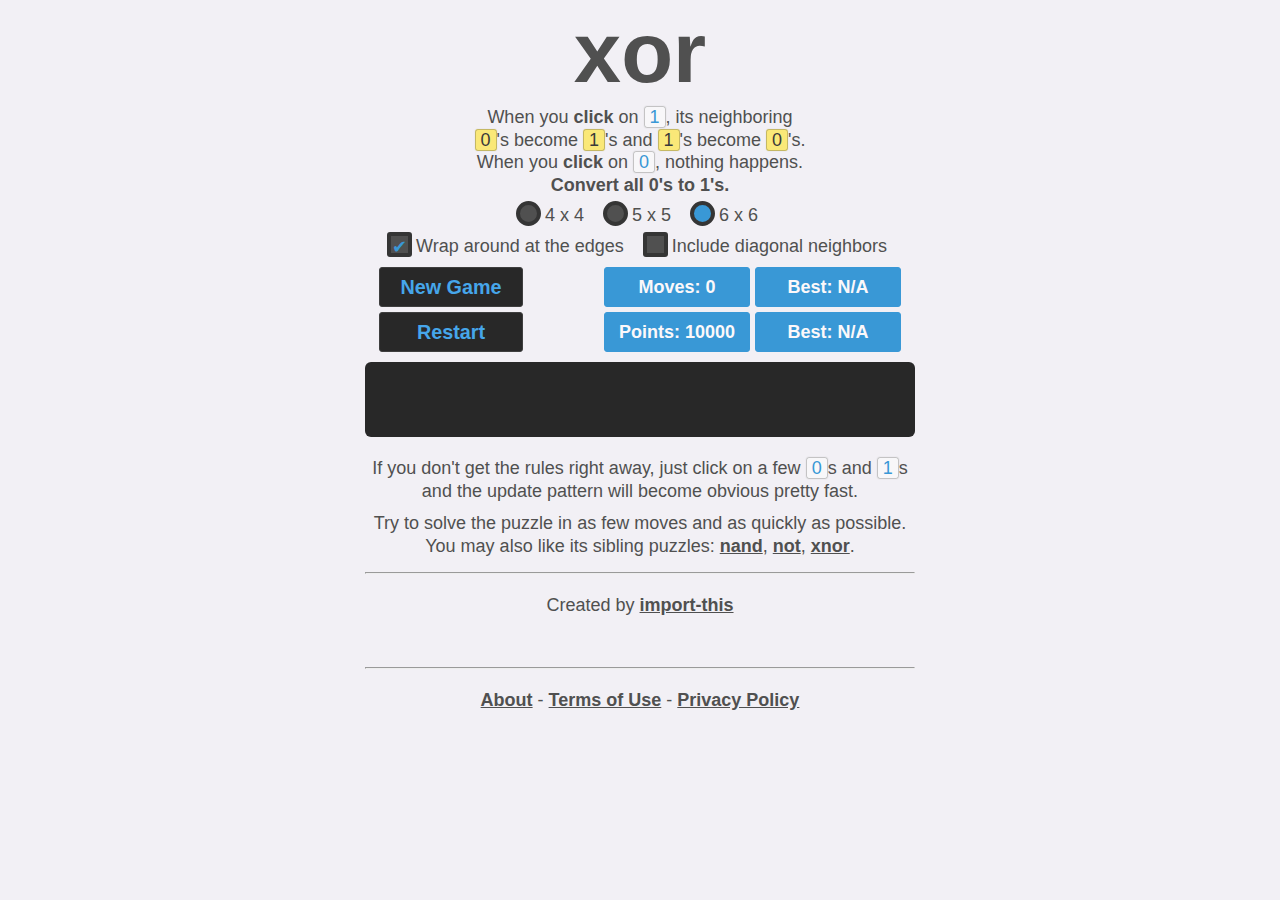
==== index.html @ 1b869d73 "Add annotations linking to the other puzzles" ====
<!DOCTYPE html>
<html manifest="cache.appcache">
    <head>
        <meta charset="UTF-8">

        <meta name="author" content="import-this">
        <meta name="application-name" content="xor">
        <meta name="description" content="A small collection of simple logic puzzle games - #xor">
        <meta name="keywords" content="xor, xnor, not, nand, game, games, puzzle, puzzles,
            2D, HTML, HTML5, import-this, github, github.io, open source">
        <meta name="robots" content="index, follow">

        <!-- Mobile devices magic. -->
        <meta name="viewport" content="width=device-width, height=device-height, minimal-ui">

        <!-- Open Graph for Facebook. -->
        <meta property="og:url" content="https://import-this.github.io/xor/" />
        <meta property="og:type" content="website" />
        <meta property="og:title" content="xor" />
        <meta property="og:site_name" content="xor" />
        <meta property="og:image" content="https://import-this.github.io/xor/img/wallpaper.png" />
        <meta property="og:description" content="Convert all 0's to 1's - #xor" />

        <!-- Google Search Console verification method. -->
        <meta name="google-site-verification" content="l3FLvijRzmzAxnDb7k-KtuYtiKbbELUQLsvJUs1YOs0" />

        <title>xor - Convert all 0's to 1's</title>

        <link rel="stylesheet" type="text/css" href="css/xor.css">

        <!-- jQuery from jQuery CDN with Subresource Integrity (SRI) checking. -->
        <script src="https://code.jquery.com/jquery-3.1.1.min.js"
            integrity="sha256-hVVnYaiADRTO2PzUGmuLJr8BLUSjGIZsDYGmIJLv2b8="
            crossorigin="anonymous"></script>
        <script type="text/javascript" src="js/xor.js"></script>

        <!-- Google Analytics -->
        <script>
            (function(i,s,o,g,r,a,m){i['GoogleAnalyticsObject']=r;i[r]=i[r]||function(){
            (i[r].q=i[r].q||[]).push(arguments)},i[r].l=1*new Date();a=s.createElement(o),
            m=s.getElementsByTagName(o)[0];a.async=1;a.src=g;m.parentNode.insertBefore(a,m)
            })(window,document,'script','https://www.google-analytics.com/analytics.js','ga');

            ga('create', 'UA-87031518-1', 'auto');
            ga('send', 'pageview');
        </script>
    </head>
    <body>
        <!-- Facebook JavaScript SDK -->
        <div id="fb-root"></div>
        <script>
            (function(d, s, id) {
                var js, fjs = d.getElementsByTagName(s)[0];
                if (d.getElementById(id)) return;
                js = d.createElement(s); js.id = id;
                js.src = "//connect.facebook.net/en_US/sdk.js#xfbml=1&version=v2.8";
                fjs.parentNode.insertBefore(js, fjs);
            }(document, 'script', 'facebook-jssdk'));
        </script>

        <div id="container">
            <header id="header">
                <h1 id="xor">xor</h1>
                <div id="description">
                    <div id="instructions">
                        <p id="rules">
                            When you <strong>click</strong> on <span class="first">1</span>, its neighboring<br/>
                            <span class="second">0</span>'s become <span class="second">1</span>'s and
                            <span class="second">1</span>'s become <span class="second">0</span>'s.<br/>
                            When you <strong>click</strong> on <span class="first">0</span>, nothing happens.
                        </p>
                        <strong id="goal">Convert all 0's to 1's.</strong>
                    </div>
                </div>
                <div id="annotation">
                    Like this puzzle? You may also like <a href="nand.html">nand</a>!
                    <button class="close-button" type="button">x</button>
                </div>
                <div id="options">
                    <div id="radios">
                        <input id="four" type="radio" name="grid-size" value="4">
                        <label for="four"><span></span>4 x 4</label>
                        <input id="five" type="radio" name="grid-size" value="5">
                        <label for="five"><span></span>5 x 5</label>
                        <input id="six" type="radio" name="grid-size" value="6" checked>
                        <label for="six"><span></span>6 x 6</label>
                    </div>
                    <div id="checkboxes">
                        <input id="circular" type="checkbox" name="neighborhood" value="circular" checked>
                        <label for="circular"><span></span>Wrap around at the edges</label>
                        <input id="diagonal" type="checkbox" name="neighborhood" value="diagonal">
                        <label for="diagonal"><span></span>Include diagonal neighbors</label>
                    </div>
                </div>
                <div>
                    <div id="start-restart" class="start-restart">
                        <button class="start-button" name="start" type="button">New Game</button>
                        <button class="restart-button" name="restart" type="button">Restart</button>
                    </div>
                    <div id="stats">
                        <div>
                            <div id="move-count" class="buttonlike">Moves: <span>0</span></div>
                            <div id="best-move-count" class="buttonlike">Best: <span>N/A</span></div>
                        </div>
                        <div>
                            <div id="score" class="buttonlike">Points: <span>10000</span></div>
                            <div id="high-score" class="buttonlike">Best: <span>N/A</span></div>
                        </div>
                    </div>
                </div>
            </header>
            <div id="game-container">
                <div id="win-screen">
                    <div class="center">
                        <div id="win">You win!</div>
                        <div id="win-msg-container">
                            <div class="high-score-msg">Awesome! You have a new high score!<br/>Share it with your friends! #xor</div>
                            <div class="high-score-msg">Excellent! You have a new high score!<br/>Share it with your friends! #xor</div>
                            <div class="high-score-msg">Brilliant! You have a new high score!<br/>Share it with your friends! #xor</div>
                            <div class="share-msg">Do you like xor?<br/>Tell your friends! #xor</div>
                            <div class="share-msg">Do you think xor is cool?<br/>Tell your friends! #xor</div>
                            <div class="share-msg">Tell your friends! #xor</div>
                            <div class="share-msg">Thank you for playing!</div>
                            <div class="share-msg">Want to support xor?<br/>Sharing is appreciated! #xor</div>
                            <div class="share-msg">Wanna support me?<br/>Share the game! #xor</div>
                            <div class="share-msg">1. Like 2. Share 3. ??? 4. Profit.</div>
                            <div class="share-msg">Sharing is caring.</div>
                            <div class="share-msg">You scored <span id="final-score"></span> points.<br/>Share it with your friends! #xor</div>
                        </div>
                        <div class="start-restart">
                            <button class="start-button" name="start" type="button">New Game</button>
                            <button class="restart-button" name="restart" type="button">Restart</button>
                        </div>
                        <div class="social">
                            <!-- Facebook Like and Share Buttons -->
                            <div class="fb-like" data-href="https://www.facebook.com/xorpuzzle/" data-layout="button" data-action="like" data-size="small" data-show-faces="false" data-share="false"></div>
                            <div class="fb-share-button" data-href="https://import-this.github.io/xor/" data-layout="button" data-size="small" data-mobile-iframe="true"><a class="fb-xfbml-parse-ignore" target="_blank" href="https://www.facebook.com/sharer/sharer.php?u=https%3A%2F%2Fimport-this.github.io%2Fxor%2F&amp;src=sdkpreparse">Share</a></div>
                            <!-- Twitter Buttons -->
                            <a href="https://twitter.com/share" class="twitter-share-button" data-text="Play xor and convert all 0&#39;s to 1&#39;s!" data-url="https://git.io/xorpuzzle" data-via="importthat" data-hashtags="xor,xnor,nand,not" data-show-count="false">Tweet</a><script async src="//platform.twitter.com/widgets.js" charset="utf-8"></script>
                        </div>
                    </div>
                </div>
                <div id="note">
                    Null move
                </div>
                <div id="grid-container">
                    <table id="grid">
                        <tr class="row">
                            <td id="p-0-0" class="cell"></td>
                            <td id="p-0-1" class="cell"></td>
                            <td id="p-0-2" class="cell"></td>
                            <td id="p-0-3" class="cell"></td>
                            <td id="p-0-4" class="cell five"></td>
                            <td id="p-0-5" class="cell six"></td>
                        </tr>
                        <tr class="row">
                            <td id="p-1-0" class="cell"></td>
                            <td id="p-1-1" class="cell"></td>
                            <td id="p-1-2" class="cell"></td>
                            <td id="p-1-3" class="cell"></td>
                            <td id="p-1-4" class="cell five"></td>
                            <td id="p-1-5" class="cell six"></td>
                        </tr>
                        <tr class="row">
                            <td id="p-2-0" class="cell"></td>
                            <td id="p-2-1" class="cell"></td>
                            <td id="p-2-2" class="cell"></td>
                            <td id="p-2-3" class="cell"></td>
                            <td id="p-2-4" class="cell five"></td>
                            <td id="p-2-5" class="cell six"></td>
                        </tr>
                        <tr class="row">
                            <td id="p-3-0" class="cell"></td>
                            <td id="p-3-1" class="cell"></td>
                            <td id="p-3-2" class="cell"></td>
                            <td id="p-3-3" class="cell"></td>
                            <td id="p-3-4" class="cell five"></td>
                            <td id="p-3-5" class="cell six"></td>
                        </tr>
                        <tr class="row five">
                            <td id="p-4-0" class="cell"></td>
                            <td id="p-4-1" class="cell"></td>
                            <td id="p-4-2" class="cell"></td>
                            <td id="p-4-3" class="cell"></td>
                            <td id="p-4-4" class="cell five"></td>
                            <td id="p-4-5" class="cell six"></td>
                        </tr>
                        <tr class="row six">
                            <td id="p-5-0" class="cell"></td>
                            <td id="p-5-1" class="cell"></td>
                            <td id="p-5-2" class="cell"></td>
                            <td id="p-5-3" class="cell"></td>
                            <td id="p-5-4" class="cell five"></td>
                            <td id="p-5-5" class="cell six"></td>
                        </tr>
                    </table>
                </div>
            </div>
            <div id="info">
                <div>
                    If you don't get the rules right away, just click on a few
                    <span class="first">0</span>s and <span class="first">1</span>s
                    and the update pattern will become obvious pretty fast.
                </div>
                <div>
                    Try to solve the puzzle in as few moves and as quickly as possible.<br/>
                    You may also like its sibling puzzles:
                    <a href="nand.html" title="nand puzzle">nand</a>,
                    <a href="not.html" title="not puzzle">not</a>,
                    <a href="xnor.html" title="xnor puzzle">xnor</a>.
                </div>
            </div>
            <hr>
            <div id="footer">
                <div id="profile">
                    Created by <a href="https://import-this.github.io/" title="GitHub profile">import-this</a>
                </div>
                <div id="social" class="social">
                    <!-- Facebook Like, Share and Send Buttons -->
                    <div class="fb-like" data-href="https://www.facebook.com/xorpuzzle/" data-layout="button" data-action="like" data-size="small" data-show-faces="false" data-share="false"></div>
                    <div class="fb-share-button" data-href="https://import-this.github.io/xor/" data-layout="button" data-size="small" data-mobile-iframe="true"><a class="fb-xfbml-parse-ignore" target="_blank" href="https://www.facebook.com/sharer/sharer.php?u=https%3A%2F%2Fimport-this.github.io%2Fxor%2F&amp;src=sdkpreparse">Share</a></div>
                    <div class="fb-send" data-href="https://import-this.github.io/xor/"></div>
                    <!-- Twitter Buttons -->
                    <a href="https://twitter.com/share" class="twitter-share-button" data-text="Play xor and convert all 0&#39;s to 1&#39;s!" data-url="https://git.io/xorpuzzle" data-via="importthat" data-hashtags="xor,xnor,nand,not" data-show-count="false">Tweet</a><script async src="//platform.twitter.com/widgets.js" charset="utf-8"></script>
                    <a href="https://twitter.com/importthat" class="twitter-follow-button" data-show-screen-name="false" data-show-count="false">Follow @importthat</a><script async src="//platform.twitter.com/widgets.js" charset="utf-8"></script>
                    <!-- GitHub Star Button (https://ghbtns.com/ with modifications) -->
                    <iframe src="https://ghbtns.com/github-btn.html?user=import-this&repo=xor&type=star" scrolling="0" width="50" height="20"></iframe>
                </div>
                <hr>
                <div id="about">
                    <a href="about.html" title="About the game">About</a> -
                    <a href="terms.html" title="About usage rules">Terms of Use</a> -
                    <a href="privacy.html" title="About collected info">Privacy Policy</a>
                </div>
            </div>
        </div>

        <script type="text/javascript">
            (function() {
                op.start({
                    operator: function xor(val, otherVal) {
                        return val ^ otherVal;
                    },
                    prefix: 'xor'
                });
            }());
        </script>

        <!-- Adblock detection -->
        <script type="text/javascript" src="js/ads.js"></script>
        <script type="text/javascript">
            (function() {
                if (!window.noAdblock) {
                    // Adblock detected!

                } else {

                }
            }());
        </script>
    </body>
</html>
---- css/xor.css ----
* {
    margin: 0;
    padding: 0;
}
body {
    font-family: "Helvetica Neue", Helvetica, Arial, sans-serif;
    font-size: 18px;
    color: #505050;
    background-color: #f2f0f5;
    line-height: 1.25;
}
a {
    color: #505050;
    font-weight: bold;
}
ul {
    margin-left: 0;
    padding-left: 0;
}
li {
    list-style-position: inside;
}

/* Fancy checkboxes */
/* http://stackoverflow.com/questions/4148499/how-to-style-checkbox-using-css */
input[type='checkbox'] {
    display: none;
}
input[type='checkbox'] + label {
    position: relative;
    cursor: pointer;
}
input[type='checkbox'] + label > span {
    display: inline-block;
    vertical-align: -1px;
    width: 17px;
    height: 17px;
    margin-right: 4px;
    color: #3998d6;
    background-color: #505050;
    text-align: center;
    cursor: pointer;

    border: 4px solid #353535;
    -webkit-border-radius: 3px;
       -moz-border-radius: 3px;
            border-radius: 3px;
}
input[type='checkbox'] + label > span::before {
    content: '\2714';
    opacity: 0;
}
input[type='checkbox'] + label:hover > span::before {
    opacity: 0.55;
}
input[type='checkbox']:checked + label > span::before {
    opacity: 1;
}

/* Fancy radio buttons */
input[type='radio'] {
    display: none;
}
input[type='radio'] + label {
    position: relative;
    cursor: pointer;
}
input[type='radio'] + label > span {
    display: inline-block;
    vertical-align: -5px;
    width: 17px;
    height: 17px;
    margin-right: 4px;
    color: #3998d6;
    background-color: #505050;
    text-align: center;
    cursor: pointer;

    border: 4px solid #353535;
    -webkit-border-radius: 100%;
       -moz-border-radius: 100%;
            border-radius: 100%;
}
input[type='radio'] + label:hover > span {
    background-color: rgb(35, 115, 169);
}
input[type='radio']:checked + label > span{
    background-color: #3998d6;
}

.start-button, .restart-button, .buttonlike {
    min-width: 144px;
    line-height: 38px;

    font-weight: bold;
    text-align: center;

    -webkit-border-radius: 3px;
       -moz-border-radius: 3px;
            border-radius: 3px;

    -webkit-transition-duration: 0.2s;
       -moz-transition-duration: 0.2s;
         -o-transition-duration: 0.2s;
            transition-duration: 0.2s;
}
.start-button, .restart-button {
    cursor: pointer;
    font-size: 1.1em;
    color: #46a6ea;
    background-color: #282828;
    border: 1px solid #3f3f3f;
}
.start-button:hover, .restart-button:hover {
    color: #fcf8fa;
    background-color: #3998d6;
    border: 1px solid #3998d6;
}
.buttonlike {
    cursor: default;
    font-size: 1em;
    color: #fcf8fa;
    background-color: #3998d6;
    border: 1px solid #3998d6;
    display: inline-block;
}

#container {
    min-width: 488px;
    max-width: 550px;
    margin: 0px auto;
    text-align: center;
}
#game-container {
    position: relative;
    margin-bottom: 20px;
}
/* Insert pseudo-element to clear the area. */
#header::after {
    content: '';
    display: block;
    clear: both;
    margin-bottom: 10px;
}
#grid-container {
    background-color: #282828;
    -webkit-border-radius: 6px;
       -moz-border-radius: 6px;
            border-radius: 6px;
}
#grid {
    position: relative;         /* For shaking. */
    width: 100%;
    border-spacing: 15px;
}
#win-screen {
    display: none;
    /* Above all else. */
    z-index: 100;
    /* Stretch it. */
    position: absolute;
    top: 0;
    bottom: 0;
    left: 0;
    right: 0;

    /* background-color: #edc22e */
    background-color: rgba(255, 226, 36, 0.8375);
    -webkit-box-shadow: 0px 0px 25px 8px rgba(255, 226, 36, 0.75);
       -moz-box-shadow: 0px 0px 25px 8px rgba(255, 226, 36, 0.75);
            box-shadow: 0px 0px 25px 8px rgba(255, 226, 36, 0.75);
}
#win-screen > .center {
    /* Center it. */
    position: absolute;
    top: 50%;
    left: 50%;
    -webkit-transform: translate(-50%, -50%);
       -moz-transform: translate(-50%, -50%);
        -ms-transform: translate(-50%, -50%);
         -o-transform: translate(-50%, -50%);
            transform: translate(-50%, -50%);
}
#win-screen .start-restart button {
    margin: 15px 0px 20px;
}
#win-screen .social > iframe {
    /* Fix Twitter button. */
    vertical-align: bottom;
}
#win {
    min-width: 450px;
    color: #f2f0f5;
    font-size: 75px;
    font-weight: bold;
}
#win-msg-container > div {
    display: none;
    font-size: 1.18em;
    font-weight: bold;
}
#note {
    display: none;
    z-index: 20;

    position: absolute;
    top: -35px;
    left: 0px;
    right: 0px;

    padding: 6px 14px;
    font-weight: bold;
    /* background-color: #edc22e */
    background-color: rgba(255, 226, 36, 0.95);
    -webkit-box-shadow: 0px 0px 1px 0px rgba(255, 226, 36, 0.75);
       -moz-box-shadow: 0px 0px 1px 0px rgba(255, 226, 36, 0.75);
            box-shadow: 0px 0px 1px 0px rgba(255, 226, 36, 0.75);
    -webkit-border-radius: 6px;
       -moz-border-radius: 6px;
            border-radius: 6px;
}

#xor, #xnor, #nand, #not {
    font-size: 85px;
    font-weight: bold;
}
#description, #radios {
    margin-bottom: 5px;
}
.first, .second, .third {
    padding: 0px 5px;
    border: 1px solid rgba(40, 40, 40, 0.25);
    -webkit-border-radius: 3px;
       -moz-border-radius: 3px;
            border-radius: 3px;
    -webkit-box-shadow: 0px 0px 1px 0px rgba(40, 40, 40, 0.25);
       -moz-box-shadow: 0px 0px 1px 0px rgba(40, 40, 40, 0.25);
            box-shadow: 0px 0px 1px 0px rgba(40, 40, 40, 0.25);
}
.first {
    color: #3998d6;
    /* Midpoint between #f2f0f5 and #fefdfd */
    background-color: #f8f7f9;
}
.second, .third {
    color: #3a3a3a;
    background-color: rgba(255, 226, 36, 0.6);
}
#annotation {
    display: none;                  /* Initially hidden. */

    margin-bottom: 10px;
    padding: 8px 15px;
    line-height: 30px;

    font-size: 1.02em;
    /* background-color: #edc22e */
    background-color: rgba(255, 226, 36, 0.95);
    -webkit-border-radius: 5px;
       -moz-border-radius: 5px;
            border-radius: 5px;
}
#annotation > .close-button {
    float: right;
    width: 28px;
    cursor: pointer;

    font-size: 1.2em;
    font-weight: bold;
    color: rgba(50, 50, 50, 0.95);
    /* background-color: #edc22e */
    background-color: rgba(255, 226, 36, 0.95);
    border: 2px solid rgba(50, 50, 50, 0.85);
    -webkit-border-radius: 3px;
       -moz-border-radius: 3px;
            border-radius: 3px;

    -webkit-transition-duration: 0.2s;
       -moz-transition-duration: 0.2s;
         -o-transition-duration: 0.2s;
            transition-duration: 0.2s;
}
#options {
    margin-bottom: 10px;
}
#options label {
    margin: 0px 10px 0px 4px;
}
#start-restart {
    float: left;
    margin-left: 14px;
}
#start-restart button {
    display: block;
}
#stats {
    position: relative;         /* For the score modifier effect. */
    float: right;
    margin-right: 14px;
}
.score-modifier {
    position: absolute;
    z-index: 10;

    color: rgba(50, 50, 50, 0.9);
    font-size: 1.25em;
    font-weight: bold;
}
#start-restart button:first-child, #stats > div:first-child {
    margin-bottom: 5px;
}
#info {
    margin-bottom: 15px;
}
#info > div {
    margin-bottom: 10px;
}
#profile {
    margin-top: 20px;
}
#social {
    margin: 3px 0px 20px;
}
#social a {
    /* Hide text of FB share and Twitter buttons until the plugins have loaded. */
    color: #f2f0f5;
}
#social > div {
    vertical-align: top;
    /* Override default FB display style for mobile. */
    display: inline-block;
}
#social > iframe {
    /* Use this instead of frameborder=0. */
    border: none;
    margin-top: 2px;
}
#about {
    margin: 20px 0px 20px;
}

.cell {
    -webkit-border-radius: 3px;
       -moz-border-radius: 3px;
            border-radius: 3px;

    cursor: pointer;
    color: #3998d6;
    background-color: #505050;
    font-size: 50px;
    font-weight: bold;
    text-align: center;

    -webkit-transition-duration: 0.1s;
       -moz-transition-duration: 0.1s;
         -o-transition-duration: 0.1s;
            transition-duration: 0.1s;
}
/* Place the '.one' rule first, so that the '.active' rule overrides it. */
.one {
    color: #fefdfd;
    background-color: #3998d6;
}
/* Use .active for mobile. */
.cell:hover, .active {
    color: #3998d6;
    background-color: #fefdfd;
}
.neighbor {
    color: #3a3a3a;
    background-color: rgba(255, 226, 36, 0.9);
}
.five, .six {
    display: none;
}
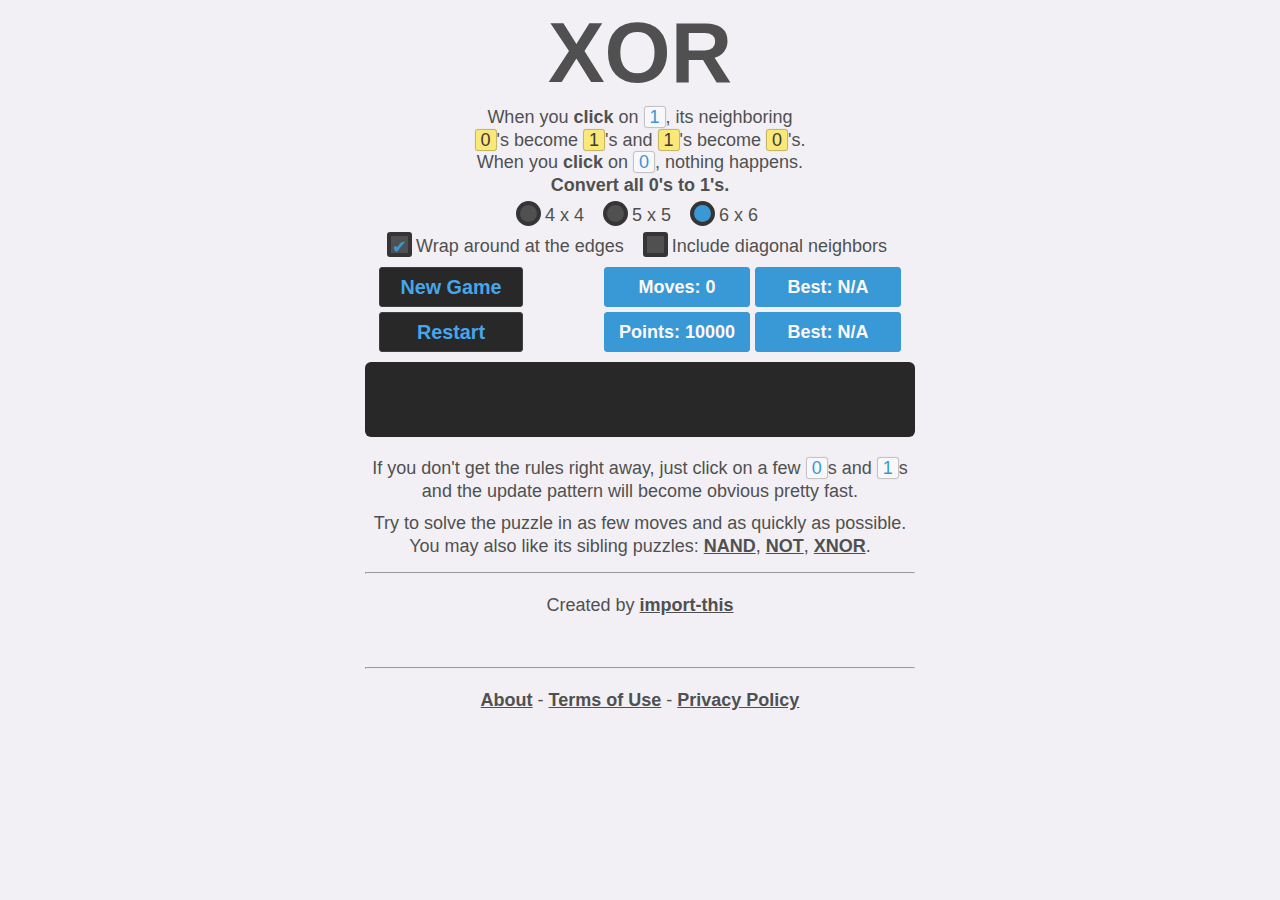
==== commit cadb0f97: "Capitalize puzzle names!" ====
--- a/index.html
+++ b/index.html
@@ -4,9 +4,9 @@
         <meta charset="UTF-8">
 
         <meta name="author" content="import-this">
-        <meta name="application-name" content="xor">
+        <meta name="application-name" content="XOR">
         <meta name="description" content="A small collection of simple logic puzzle games - #xor">
-        <meta name="keywords" content="xor, xnor, not, nand, game, games, puzzle, puzzles,
+        <meta name="keywords" content="xor, xnor, nand, not, game, games, puzzle, puzzles,
             2D, HTML, HTML5, import-this, github, github.io, open source">
         <meta name="robots" content="index, follow">
 
@@ -16,15 +16,15 @@
         <!-- Open Graph for Facebook. -->
         <meta property="og:url" content="https://import-this.github.io/xor/" />
         <meta property="og:type" content="website" />
-        <meta property="og:title" content="xor" />
-        <meta property="og:site_name" content="xor" />
+        <meta property="og:title" content="XOR" />
+        <meta property="og:site_name" content="XOR" />
         <meta property="og:image" content="https://import-this.github.io/xor/img/wallpaper.png" />
         <meta property="og:description" content="Convert all 0's to 1's - #xor" />
 
         <!-- Google Search Console verification method. -->
         <meta name="google-site-verification" content="l3FLvijRzmzAxnDb7k-KtuYtiKbbELUQLsvJUs1YOs0" />
 
-        <title>xor - Convert all 0's to 1's</title>
+        <title>XOR - Convert all 0's to 1's</title>
 
         <link rel="stylesheet" type="text/css" href="css/xor.css">
 
@@ -60,7 +60,7 @@
 
         <div id="container">
             <header id="header">
-                <h1 id="xor">xor</h1>
+                <h1 id="xor">XOR</h1>
                 <div id="description">
                     <div id="instructions">
                         <p id="rules">
@@ -73,7 +73,7 @@
                     </div>
                 </div>
                 <div id="annotation">
-                    Like this puzzle? You may also like <a href="nand.html">nand</a>!
+                    Like this puzzle? You may also like <a href="nand.html">NAND</a>!
                     <button class="close-button" type="button">x</button>
                 </div>
                 <div id="options">
@@ -117,11 +117,11 @@
                             <div class="high-score-msg">Awesome! You have a new high score!<br/>Share it with your friends! #xor</div>
                             <div class="high-score-msg">Excellent! You have a new high score!<br/>Share it with your friends! #xor</div>
                             <div class="high-score-msg">Brilliant! You have a new high score!<br/>Share it with your friends! #xor</div>
-                            <div class="share-msg">Do you like xor?<br/>Tell your friends! #xor</div>
-                            <div class="share-msg">Do you think xor is cool?<br/>Tell your friends! #xor</div>
+                            <div class="share-msg">Do you like XOR?<br/>Tell your friends! #xor</div>
+                            <div class="share-msg">Do you think XOR is cool?<br/>Tell your friends! #xor</div>
                             <div class="share-msg">Tell your friends! #xor</div>
                             <div class="share-msg">Thank you for playing!</div>
-                            <div class="share-msg">Want to support xor?<br/>Sharing is appreciated! #xor</div>
+                            <div class="share-msg">Want to support XOR?<br/>Sharing is appreciated! #xor</div>
                             <div class="share-msg">Wanna support me?<br/>Share the game! #xor</div>
                             <div class="share-msg">1. Like 2. Share 3. ??? 4. Profit.</div>
                             <div class="share-msg">Sharing is caring.</div>
@@ -136,7 +136,7 @@
                             <div class="fb-like" data-href="https://www.facebook.com/xorpuzzle/" data-layout="button" data-action="like" data-size="small" data-show-faces="false" data-share="false"></div>
                             <div class="fb-share-button" data-href="https://import-this.github.io/xor/" data-layout="button" data-size="small" data-mobile-iframe="true"><a class="fb-xfbml-parse-ignore" target="_blank" href="https://www.facebook.com/sharer/sharer.php?u=https%3A%2F%2Fimport-this.github.io%2Fxor%2F&amp;src=sdkpreparse">Share</a></div>
                             <!-- Twitter Buttons -->
-                            <a href="https://twitter.com/share" class="twitter-share-button" data-text="Play xor and convert all 0&#39;s to 1&#39;s!" data-url="https://git.io/xorpuzzle" data-via="importthat" data-hashtags="xor,xnor,nand,not" data-show-count="false">Tweet</a><script async src="//platform.twitter.com/widgets.js" charset="utf-8"></script>
+                            <a href="https://twitter.com/share" class="twitter-share-button" data-text="Play XOR and convert all 0&#39;s to 1&#39;s!" data-url="https://git.io/xorpuzzle" data-via="importthat" data-hashtags="xor,xnor,nand,not" data-show-count="false">Tweet</a><script async src="//platform.twitter.com/widgets.js" charset="utf-8"></script>
                         </div>
                     </div>
                 </div>
@@ -205,9 +205,9 @@
                 <div>
                     Try to solve the puzzle in as few moves and as quickly as possible.<br/>
                     You may also like its sibling puzzles:
-                    <a href="nand.html" title="nand puzzle">nand</a>,
-                    <a href="not.html" title="not puzzle">not</a>,
-                    <a href="xnor.html" title="xnor puzzle">xnor</a>.
+                    <a href="nand.html" title="NAND puzzle">NAND</a>,
+                    <a href="not.html" title="NOT puzzle">NOT</a>,
+                    <a href="xnor.html" title="XNOR puzzle">XNOR</a>.
                 </div>
             </div>
             <hr>
@@ -221,7 +221,7 @@
                     <div class="fb-share-button" data-href="https://import-this.github.io/xor/" data-layout="button" data-size="small" data-mobile-iframe="true"><a class="fb-xfbml-parse-ignore" target="_blank" href="https://www.facebook.com/sharer/sharer.php?u=https%3A%2F%2Fimport-this.github.io%2Fxor%2F&amp;src=sdkpreparse">Share</a></div>
                     <div class="fb-send" data-href="https://import-this.github.io/xor/"></div>
                     <!-- Twitter Buttons -->
-                    <a href="https://twitter.com/share" class="twitter-share-button" data-text="Play xor and convert all 0&#39;s to 1&#39;s!" data-url="https://git.io/xorpuzzle" data-via="importthat" data-hashtags="xor,xnor,nand,not" data-show-count="false">Tweet</a><script async src="//platform.twitter.com/widgets.js" charset="utf-8"></script>
+                    <a href="https://twitter.com/share" class="twitter-share-button" data-text="Play XOR and convert all 0&#39;s to 1&#39;s!" data-url="https://git.io/xorpuzzle" data-via="importthat" data-hashtags="xor,xnor,nand,not" data-show-count="false">Tweet</a><script async src="//platform.twitter.com/widgets.js" charset="utf-8"></script>
                     <a href="https://twitter.com/importthat" class="twitter-follow-button" data-show-screen-name="false" data-show-count="false">Follow @importthat</a><script async src="//platform.twitter.com/widgets.js" charset="utf-8"></script>
                     <!-- GitHub Star Button (https://ghbtns.com/ with modifications) -->
                     <iframe src="https://ghbtns.com/github-btn.html?user=import-this&repo=xor&type=star" scrolling="0" width="50" height="20"></iframe>
--- a/css/xor.css
+++ b/css/xor.css
@@ -347,7 +347,7 @@
     cursor: pointer;
     color: #3998d6;
     background-color: #505050;
-    font-size: 50px;
+    font-size: 55px;
     font-weight: bold;
     text-align: center;
 
@@ -373,3 +373,24 @@
 .five, .six {
     display: none;
 }
+
+/* Custom styling for small screens. */
+@media (max-width: 580px) {
+    #container {
+        min-width: 420px;
+        padding: 0 2.5%;
+    }
+    .start-button, .restart-button, .buttonlike {
+        min-width: 122px;
+        line-height: 35px;
+    }
+    .start-button, .restart-button {
+        font-size: 1em;
+    }
+    .buttonlike {
+        font-size: 0.88em;
+    }
+    .cell {
+        font-size: 45px;
+    }
+}
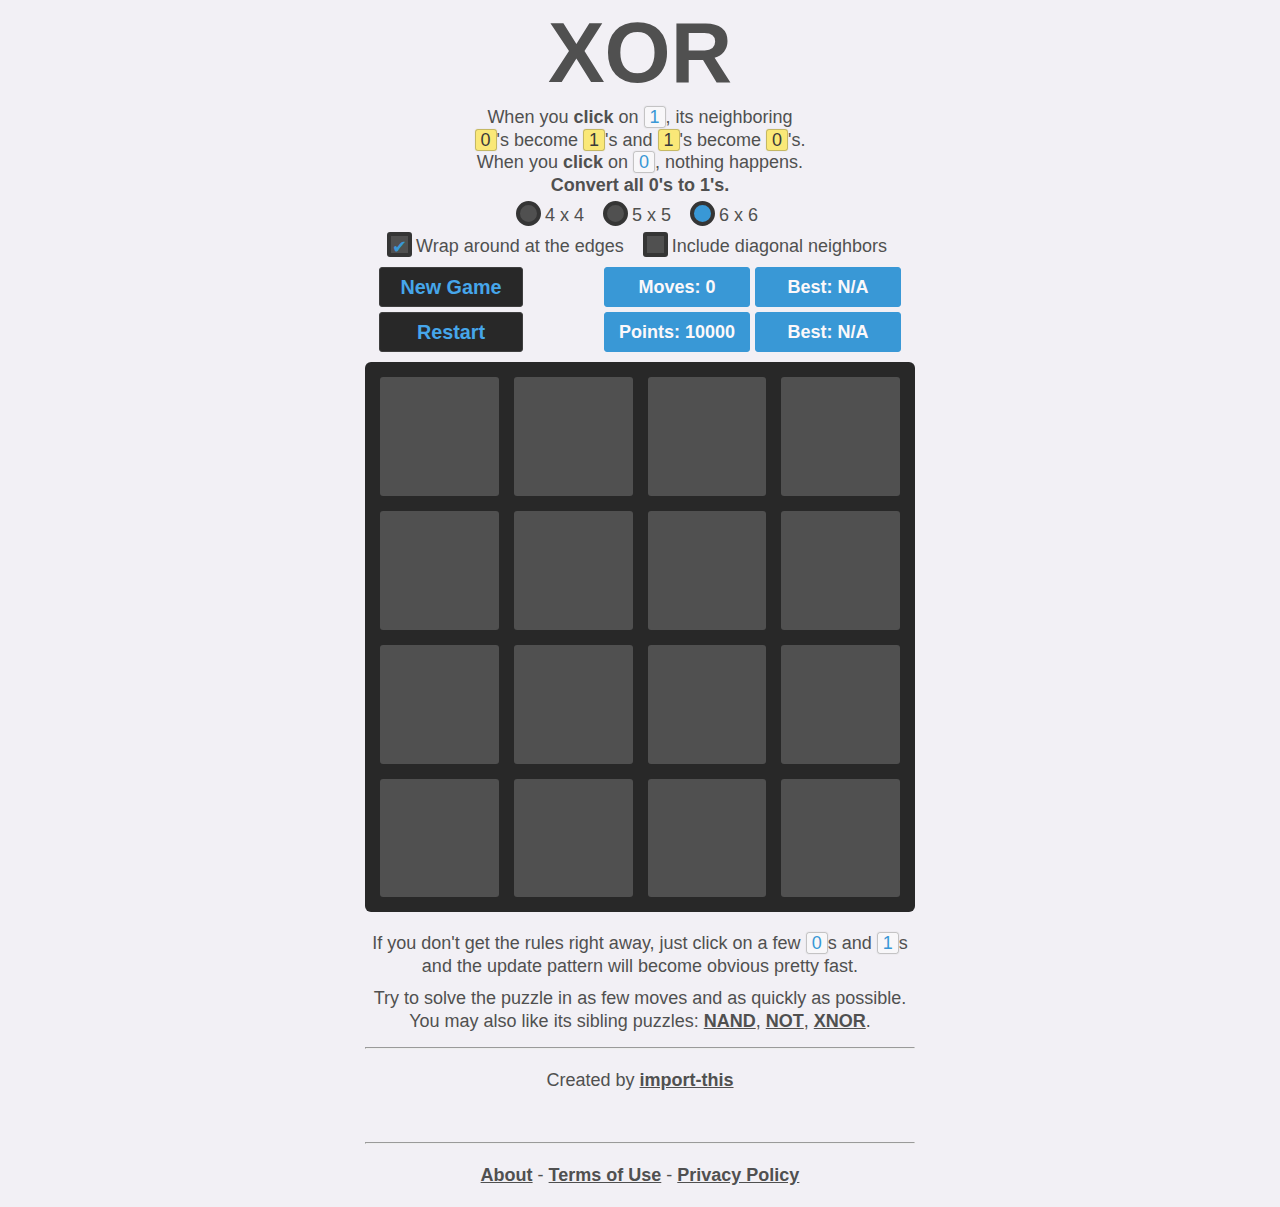
==== commit e6ee7c54: "Square cells with CSS" ====
--- a/index.html
+++ b/index.html
@@ -146,52 +146,52 @@
                 <div id="grid-container">
                     <table id="grid">
                         <tr class="row">
-                            <td id="p-0-0" class="cell"></td>
-                            <td id="p-0-1" class="cell"></td>
-                            <td id="p-0-2" class="cell"></td>
-                            <td id="p-0-3" class="cell"></td>
-                            <td id="p-0-4" class="cell five"></td>
-                            <td id="p-0-5" class="cell six"></td>
-                        </tr>
-                        <tr class="row">
-                            <td id="p-1-0" class="cell"></td>
-                            <td id="p-1-1" class="cell"></td>
-                            <td id="p-1-2" class="cell"></td>
-                            <td id="p-1-3" class="cell"></td>
-                            <td id="p-1-4" class="cell five"></td>
-                            <td id="p-1-5" class="cell six"></td>
-                        </tr>
-                        <tr class="row">
-                            <td id="p-2-0" class="cell"></td>
-                            <td id="p-2-1" class="cell"></td>
-                            <td id="p-2-2" class="cell"></td>
-                            <td id="p-2-3" class="cell"></td>
-                            <td id="p-2-4" class="cell five"></td>
-                            <td id="p-2-5" class="cell six"></td>
-                        </tr>
-                        <tr class="row">
-                            <td id="p-3-0" class="cell"></td>
-                            <td id="p-3-1" class="cell"></td>
-                            <td id="p-3-2" class="cell"></td>
-                            <td id="p-3-3" class="cell"></td>
-                            <td id="p-3-4" class="cell five"></td>
-                            <td id="p-3-5" class="cell six"></td>
+                            <td id="p-0-0" class="cell"><div></div></td>
+                            <td id="p-0-1" class="cell"><div></div></td>
+                            <td id="p-0-2" class="cell"><div></div></td>
+                            <td id="p-0-3" class="cell"><div></div></td>
+                            <td id="p-0-4" class="cell five"><div></div></td>
+                            <td id="p-0-5" class="cell six"><div></div></td>
+                        </tr>
+                        <tr class="row">
+                            <td id="p-1-0" class="cell"><div></div></td>
+                            <td id="p-1-1" class="cell"><div></div></td>
+                            <td id="p-1-2" class="cell"><div></div></td>
+                            <td id="p-1-3" class="cell"><div></div></td>
+                            <td id="p-1-4" class="cell five"><div></div></td>
+                            <td id="p-1-5" class="cell six"><div></div></td>
+                        </tr>
+                        <tr class="row">
+                            <td id="p-2-0" class="cell"><div></div></td>
+                            <td id="p-2-1" class="cell"><div></div></td>
+                            <td id="p-2-2" class="cell"><div></div></td>
+                            <td id="p-2-3" class="cell"><div></div></td>
+                            <td id="p-2-4" class="cell five"><div></div></td>
+                            <td id="p-2-5" class="cell six"><div></div></td>
+                        </tr>
+                        <tr class="row">
+                            <td id="p-3-0" class="cell"><div></div></td>
+                            <td id="p-3-1" class="cell"><div></div></td>
+                            <td id="p-3-2" class="cell"><div></div></td>
+                            <td id="p-3-3" class="cell"><div></div></td>
+                            <td id="p-3-4" class="cell five"><div></div></td>
+                            <td id="p-3-5" class="cell six"><div></div></td>
                         </tr>
                         <tr class="row five">
-                            <td id="p-4-0" class="cell"></td>
-                            <td id="p-4-1" class="cell"></td>
-                            <td id="p-4-2" class="cell"></td>
-                            <td id="p-4-3" class="cell"></td>
-                            <td id="p-4-4" class="cell five"></td>
-                            <td id="p-4-5" class="cell six"></td>
+                            <td id="p-4-0" class="cell"><div></div></td>
+                            <td id="p-4-1" class="cell"><div></div></td>
+                            <td id="p-4-2" class="cell"><div></div></td>
+                            <td id="p-4-3" class="cell"><div></div></td>
+                            <td id="p-4-4" class="cell five"><div></div></td>
+                            <td id="p-4-5" class="cell six"><div></div></td>
                         </tr>
                         <tr class="row six">
-                            <td id="p-5-0" class="cell"></td>
-                            <td id="p-5-1" class="cell"></td>
-                            <td id="p-5-2" class="cell"></td>
-                            <td id="p-5-3" class="cell"></td>
-                            <td id="p-5-4" class="cell five"></td>
-                            <td id="p-5-5" class="cell six"></td>
+                            <td id="p-5-0" class="cell"><div></div></td>
+                            <td id="p-5-1" class="cell"><div></div></td>
+                            <td id="p-5-2" class="cell"><div></div></td>
+                            <td id="p-5-3" class="cell"><div></div></td>
+                            <td id="p-5-4" class="cell five"><div></div></td>
+                            <td id="p-5-5" class="cell six"><div></div></td>
                         </tr>
                     </table>
                 </div>
--- a/css/xor.css
+++ b/css/xor.css
@@ -340,22 +340,43 @@
 }
 
 .cell {
+    position: relative;     /* For text inside the cell. */
+
+    cursor: pointer;
+    color: #3998d6;
+    background-color: #505050;
+    font-size: 52px;        /* Higher values don't fit the cell. */
+    font-weight: bold;
+    text-align: center;
+
     -webkit-border-radius: 3px;
        -moz-border-radius: 3px;
             border-radius: 3px;
-
-    cursor: pointer;
-    color: #3998d6;
-    background-color: #505050;
-    font-size: 55px;
-    font-weight: bold;
-    text-align: center;
-
     -webkit-transition-duration: 0.1s;
        -moz-transition-duration: 0.1s;
          -o-transition-duration: 0.1s;
             transition-duration: 0.1s;
 }
+
+/* Equal width and height + Vertical centering! */
+/* http://stackoverflow.com/a/6615994/1751037 */
+/* http://www.w3schools.com/howto/howto_css_aspect_ratio.asp */
+/* https://css-tricks.com/centering-in-the-unknown/ */
+.cell::before {
+    content: '';
+    display: inline-block;
+    vertical-align: middle;
+    padding-top: 100%;
+}
+.cell > div {
+    display: inline-block;
+    vertical-align: middle;
+
+    /* Prevent the element from being the target of pointer events. */
+    /* Let its parent '.cell' element handle the event instead. */
+    pointer-events: none;
+}
+
 /* Place the '.one' rule first, so that the '.active' rule overrides it. */
 .one {
     color: #fefdfd;
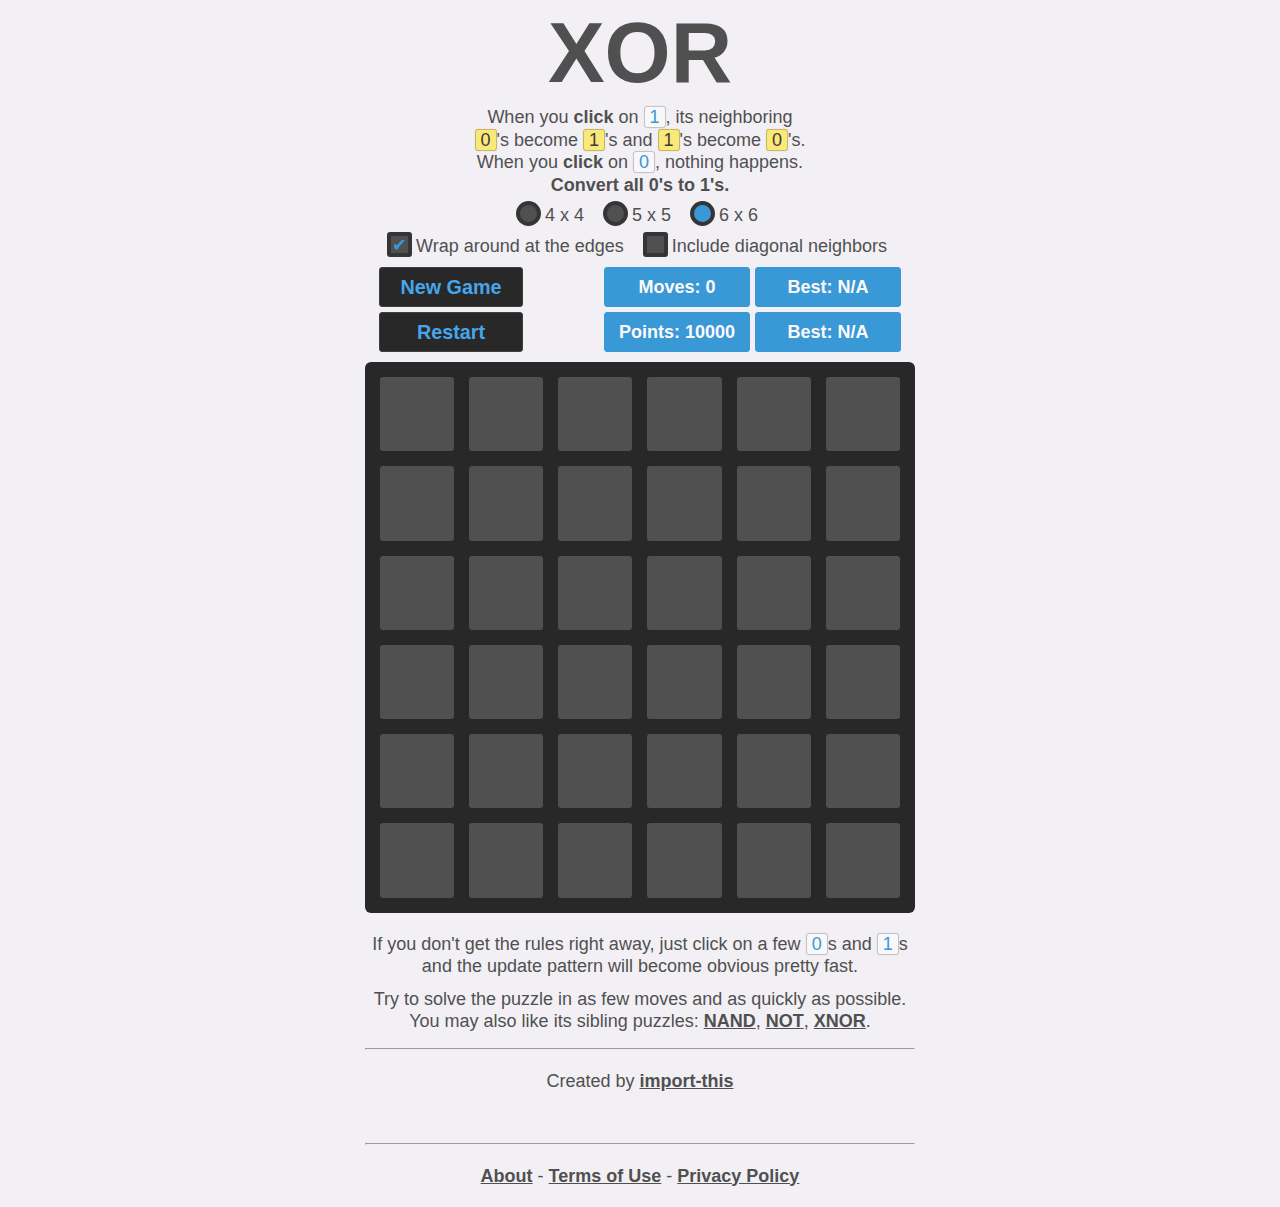
==== commit e1900cfe: "Refactor code" ====
--- a/index.html
+++ b/index.html
@@ -110,6 +110,61 @@
                 </div>
             </header>
             <div id="game-container">
+                <div id="grid-container">
+                    <table id="grid">
+                        <tr class="row">
+                            <td id="p-0-0" class="cell"><div></div></td>
+                            <td id="p-0-1" class="cell"><div></div></td>
+                            <td id="p-0-2" class="cell"><div></div></td>
+                            <td id="p-0-3" class="cell"><div></div></td>
+                            <td id="p-0-4" class="cell five"><div></div></td>
+                            <td id="p-0-5" class="cell six"><div></div></td>
+                        </tr>
+                        <tr class="row">
+                            <td id="p-1-0" class="cell"><div></div></td>
+                            <td id="p-1-1" class="cell"><div></div></td>
+                            <td id="p-1-2" class="cell"><div></div></td>
+                            <td id="p-1-3" class="cell"><div></div></td>
+                            <td id="p-1-4" class="cell five"><div></div></td>
+                            <td id="p-1-5" class="cell six"><div></div></td>
+                        </tr>
+                        <tr class="row">
+                            <td id="p-2-0" class="cell"><div></div></td>
+                            <td id="p-2-1" class="cell"><div></div></td>
+                            <td id="p-2-2" class="cell"><div></div></td>
+                            <td id="p-2-3" class="cell"><div></div></td>
+                            <td id="p-2-4" class="cell five"><div></div></td>
+                            <td id="p-2-5" class="cell six"><div></div></td>
+                        </tr>
+                        <tr class="row">
+                            <td id="p-3-0" class="cell"><div></div></td>
+                            <td id="p-3-1" class="cell"><div></div></td>
+                            <td id="p-3-2" class="cell"><div></div></td>
+                            <td id="p-3-3" class="cell"><div></div></td>
+                            <td id="p-3-4" class="cell five"><div></div></td>
+                            <td id="p-3-5" class="cell six"><div></div></td>
+                        </tr>
+                        <tr class="row five">
+                            <td id="p-4-0" class="cell five"><div></div></td>
+                            <td id="p-4-1" class="cell five"><div></div></td>
+                            <td id="p-4-2" class="cell five"><div></div></td>
+                            <td id="p-4-3" class="cell five"><div></div></td>
+                            <td id="p-4-4" class="cell five"><div></div></td>
+                            <td id="p-4-5" class="cell six"><div></div></td>
+                        </tr>
+                        <tr class="row six">
+                            <td id="p-5-0" class="cell six"><div></div></td>
+                            <td id="p-5-1" class="cell six"><div></div></td>
+                            <td id="p-5-2" class="cell six"><div></div></td>
+                            <td id="p-5-3" class="cell six"><div></div></td>
+                            <td id="p-5-4" class="cell six"><div></div></td>
+                            <td id="p-5-5" class="cell six"><div></div></td>
+                        </tr>
+                    </table>
+                </div>
+                <div id="note">
+                    Null move
+                </div>
                 <div id="win-screen">
                     <div class="center">
                         <div id="win">You win!</div>
@@ -140,61 +195,6 @@
                         </div>
                     </div>
                 </div>
-                <div id="note">
-                    Null move
-                </div>
-                <div id="grid-container">
-                    <table id="grid">
-                        <tr class="row">
-                            <td id="p-0-0" class="cell"><div></div></td>
-                            <td id="p-0-1" class="cell"><div></div></td>
-                            <td id="p-0-2" class="cell"><div></div></td>
-                            <td id="p-0-3" class="cell"><div></div></td>
-                            <td id="p-0-4" class="cell five"><div></div></td>
-                            <td id="p-0-5" class="cell six"><div></div></td>
-                        </tr>
-                        <tr class="row">
-                            <td id="p-1-0" class="cell"><div></div></td>
-                            <td id="p-1-1" class="cell"><div></div></td>
-                            <td id="p-1-2" class="cell"><div></div></td>
-                            <td id="p-1-3" class="cell"><div></div></td>
-                            <td id="p-1-4" class="cell five"><div></div></td>
-                            <td id="p-1-5" class="cell six"><div></div></td>
-                        </tr>
-                        <tr class="row">
-                            <td id="p-2-0" class="cell"><div></div></td>
-                            <td id="p-2-1" class="cell"><div></div></td>
-                            <td id="p-2-2" class="cell"><div></div></td>
-                            <td id="p-2-3" class="cell"><div></div></td>
-                            <td id="p-2-4" class="cell five"><div></div></td>
-                            <td id="p-2-5" class="cell six"><div></div></td>
-                        </tr>
-                        <tr class="row">
-                            <td id="p-3-0" class="cell"><div></div></td>
-                            <td id="p-3-1" class="cell"><div></div></td>
-                            <td id="p-3-2" class="cell"><div></div></td>
-                            <td id="p-3-3" class="cell"><div></div></td>
-                            <td id="p-3-4" class="cell five"><div></div></td>
-                            <td id="p-3-5" class="cell six"><div></div></td>
-                        </tr>
-                        <tr class="row five">
-                            <td id="p-4-0" class="cell"><div></div></td>
-                            <td id="p-4-1" class="cell"><div></div></td>
-                            <td id="p-4-2" class="cell"><div></div></td>
-                            <td id="p-4-3" class="cell"><div></div></td>
-                            <td id="p-4-4" class="cell five"><div></div></td>
-                            <td id="p-4-5" class="cell six"><div></div></td>
-                        </tr>
-                        <tr class="row six">
-                            <td id="p-5-0" class="cell"><div></div></td>
-                            <td id="p-5-1" class="cell"><div></div></td>
-                            <td id="p-5-2" class="cell"><div></div></td>
-                            <td id="p-5-3" class="cell"><div></div></td>
-                            <td id="p-5-4" class="cell five"><div></div></td>
-                            <td id="p-5-5" class="cell six"><div></div></td>
-                        </tr>
-                    </table>
-                </div>
             </div>
             <div id="info">
                 <div>
@@ -237,7 +237,7 @@
 
         <script type="text/javascript">
             (function() {
-                op.start({
+                op.setup({
                     operator: function xor(val, otherVal) {
                         return val ^ otherVal;
                     },
--- a/css/xor.css
+++ b/css/xor.css
@@ -3,7 +3,7 @@
     padding: 0;
 }
 body {
-    font-family: "Helvetica Neue", Helvetica, Arial, sans-serif;
+    font-family: Helvetica, Arial, sans-serif;
     font-size: 18px;
     color: #505050;
     background-color: #f2f0f5;
@@ -32,6 +32,7 @@
 }
 input[type='checkbox'] + label > span {
     display: inline-block;
+    /* The text is not aligned exactly with the checkbox. */
     vertical-align: -1px;
     width: 17px;
     height: 17px;
@@ -47,8 +48,11 @@
             border-radius: 3px;
 }
 input[type='checkbox'] + label > span::before {
-    content: '\2714';
+    content: '\2714';       /* Tick sign. */
     opacity: 0;
+    /* The tick sign is not placed exactly in the center. */
+    position: relative;
+    top: -2px;
 }
 input[type='checkbox'] + label:hover > span::before {
     opacity: 0.55;
@@ -67,6 +71,7 @@
 }
 input[type='radio'] + label > span {
     display: inline-block;
+    /* The text is not aligned exactly with the radio button. */
     vertical-align: -5px;
     width: 17px;
     height: 17px;
@@ -150,7 +155,8 @@
 }
 #grid {
     position: relative;         /* For shaking. */
-    width: 100%;
+    table-layout: fixed;        /* For fast comp of the correct column width. */
+    width: 100%;                /* Tables fit their content by default. */
     border-spacing: 15px;
 }
 #win-screen {
@@ -391,7 +397,7 @@
     color: #3a3a3a;
     background-color: rgba(255, 226, 36, 0.9);
 }
-.five, .six {
+.hidden {
     display: none;
 }
 
@@ -412,6 +418,6 @@
         font-size: 0.88em;
     }
     .cell {
-        font-size: 45px;
+        font-size: 38px;
     }
 }
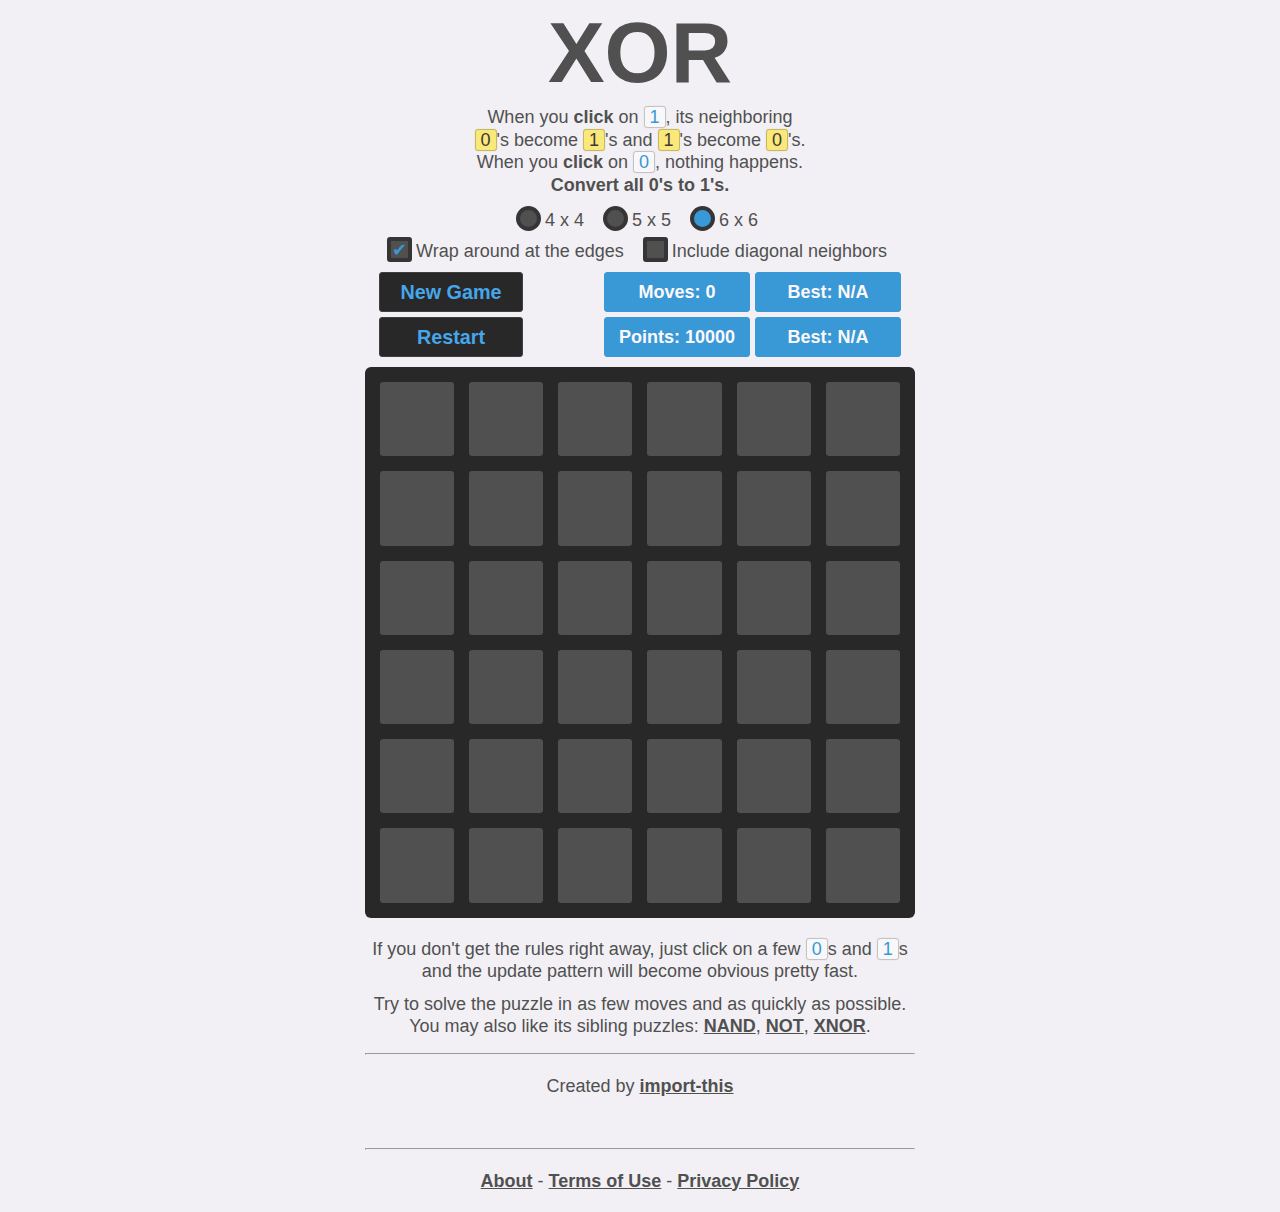
==== commit 8664c08e: "Add Google AdSense ad unit" ====
--- a/index.html
+++ b/index.html
@@ -1,6 +1,15 @@
 <!DOCTYPE html>
 <html manifest="cache.appcache">
     <head>
+        <!-- Google AdSense -->
+        <script async src="//pagead2.googlesyndication.com/pagead/js/adsbygoogle.js"></script>
+        <script>
+            (adsbygoogle = window.adsbygoogle || []).push({
+                google_ad_client: "ca-pub-8867295535145885",
+                enable_page_level_ads: true
+            });
+        </script>
+
         <meta charset="UTF-8">
 
         <meta name="author" content="import-this">
@@ -75,6 +84,18 @@
                 <div id="annotation">
                     Like this puzzle? You may also like <a href="nand.html">NAND</a>!
                     <button class="close-button" type="button">x</button>
+                </div>
+                <div id="ad">
+                    <script async src="//pagead2.googlesyndication.com/pagead/js/adsbygoogle.js"></script>
+                    <!-- XOR Responsive -->
+                    <ins class="adsbygoogle"
+                         style="display:block"
+                         data-ad-client="ca-pub-8867295535145885"
+                         data-ad-slot="4559814851"
+                         data-ad-format="auto"></ins>
+                    <script>
+                        (adsbygoogle = window.adsbygoogle || []).push({});
+                    </script>
                 </div>
                 <div id="options">
                     <div id="radios">
@@ -210,6 +231,18 @@
                     <a href="xnor.html" title="XNOR puzzle">XNOR</a>.
                 </div>
             </div>
+            <div id="ad">
+                <script async src="//pagead2.googlesyndication.com/pagead/js/adsbygoogle.js"></script>
+                <!-- XOR Responsive -->
+                <ins class="adsbygoogle"
+                     style="display:block"
+                     data-ad-client="ca-pub-8867295535145885"
+                     data-ad-slot="4559814851"
+                     data-ad-format="auto"></ins>
+                <script>
+                    (adsbygoogle = window.adsbygoogle || []).push({});
+                </script>
+            </div>
             <hr>
             <div id="footer">
                 <div id="profile">
--- a/css/xor.css
+++ b/css/xor.css
@@ -285,6 +285,9 @@
        -moz-transition-duration: 0.2s;
          -o-transition-duration: 0.2s;
             transition-duration: 0.2s;
+}
+#ad {
+    margin-bottom: 10px;
 }
 #options {
     margin-bottom: 10px;
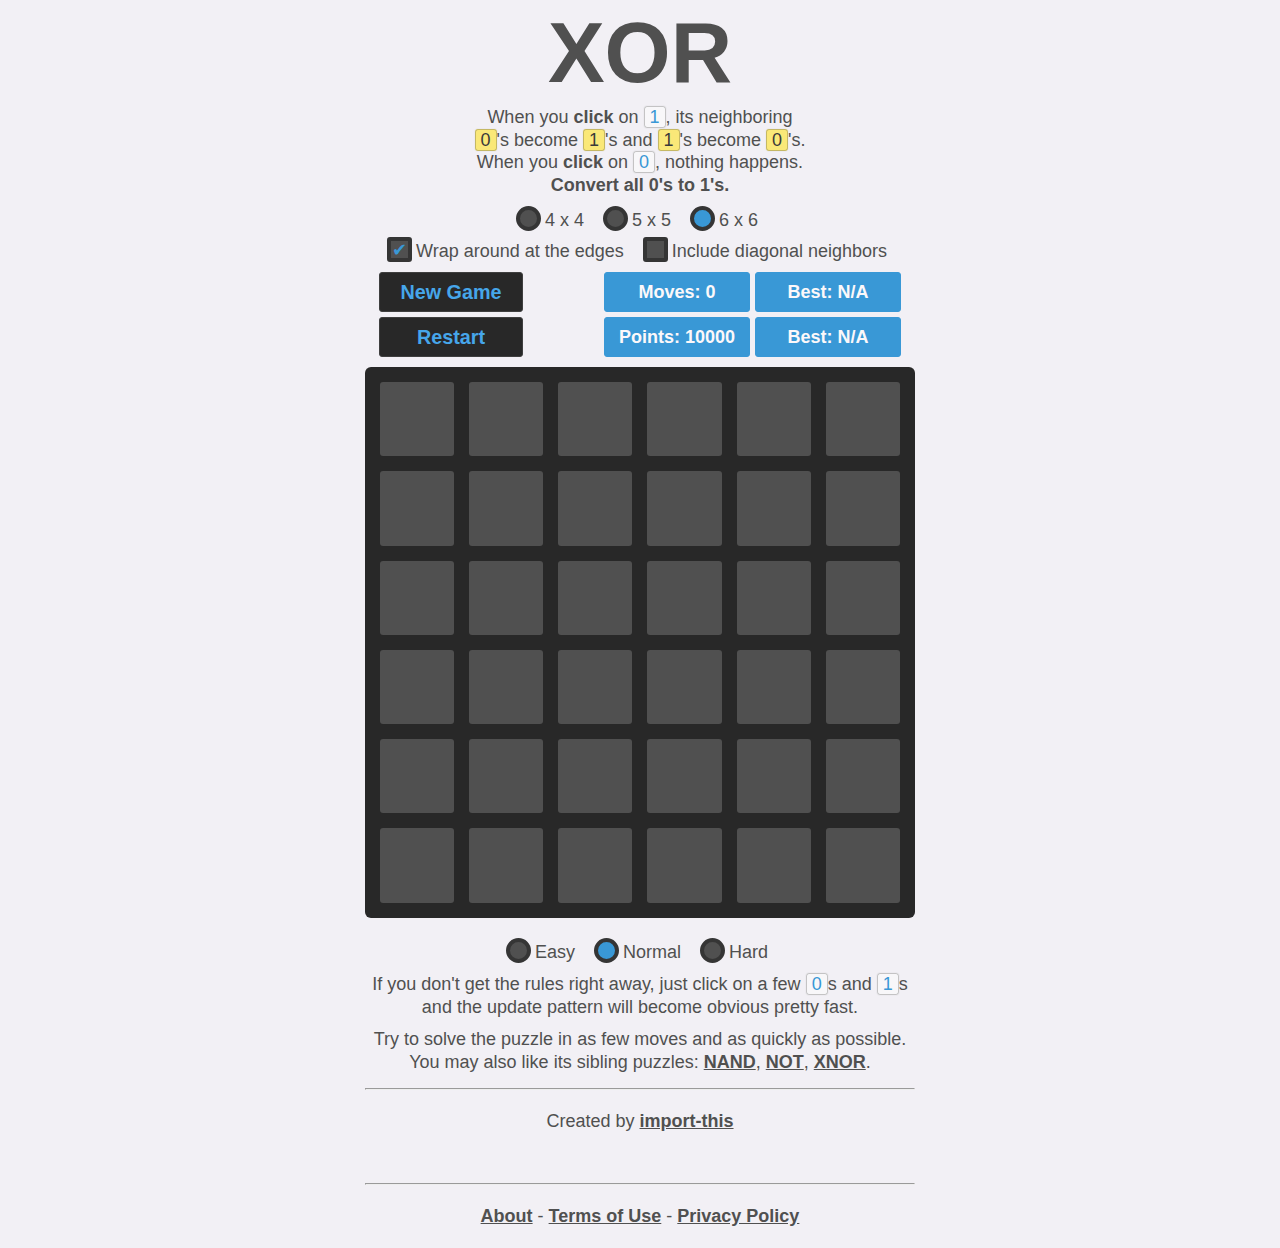
==== commit e6b83d02: "Major update." ====
--- a/index.html
+++ b/index.html
@@ -85,20 +85,20 @@
                     Like this puzzle? You may also like <a href="nand.html">NAND</a>!
                     <button class="close-button" type="button">x</button>
                 </div>
-                <div id="ad">
-                    <script async src="//pagead2.googlesyndication.com/pagead/js/adsbygoogle.js"></script>
+                <div class="ad">
+                    <!-- <script async src="//pagead2.googlesyndication.com/pagead/js/adsbygoogle.js"></script> -->
                     <!-- XOR Responsive -->
-                    <ins class="adsbygoogle"
+                    <!-- <ins class="adsbygoogle"
                          style="display:block"
                          data-ad-client="ca-pub-8867295535145885"
                          data-ad-slot="4559814851"
                          data-ad-format="auto"></ins>
                     <script>
                         (adsbygoogle = window.adsbygoogle || []).push({});
-                    </script>
-                </div>
-                <div id="options">
-                    <div id="radios">
+                    </script> -->
+                </div>
+                <div id="options" class="options">
+                    <div class="radios">
                         <input id="four" type="radio" name="grid-size" value="4">
                         <label for="four"><span></span>4 x 4</label>
                         <input id="five" type="radio" name="grid-size" value="5">
@@ -106,7 +106,7 @@
                         <input id="six" type="radio" name="grid-size" value="6" checked>
                         <label for="six"><span></span>6 x 6</label>
                     </div>
-                    <div id="checkboxes">
+                    <div class="checkboxes">
                         <input id="circular" type="checkbox" name="neighborhood" value="circular" checked>
                         <label for="circular"><span></span>Wrap around at the edges</label>
                         <input id="diagonal" type="checkbox" name="neighborhood" value="diagonal">
@@ -197,6 +197,7 @@
                             <div class="share-msg">Do you think XOR is cool?<br/>Tell your friends! #xor</div>
                             <div class="share-msg">Tell your friends! #xor</div>
                             <div class="share-msg">Thank you for playing!</div>
+                            <div class="share-msg">Thank you for playing! :)</div>
                             <div class="share-msg">Want to support XOR?<br/>Sharing is appreciated! #xor</div>
                             <div class="share-msg">Wanna support me?<br/>Share the game! #xor</div>
                             <div class="share-msg">1. Like 2. Share 3. ??? 4. Profit.</div>
@@ -217,6 +218,16 @@
                     </div>
                 </div>
             </div>
+            <div class="options">
+                <div class="radios">
+                    <input id="easy" type="radio" name="difficulty" value="0">
+                    <label for="easy"><span></span>Easy</label>
+                    <input id="normal" type="radio" name="difficulty" value="1" checked>
+                    <label for="normal"><span></span>Normal</label>
+                    <input id="hard" type="radio" name="difficulty" value="2">
+                    <label for="hard"><span></span>Hard</label>
+                </div>
+            </div>
             <div id="info">
                 <div>
                     If you don't get the rules right away, just click on a few
@@ -231,17 +242,17 @@
                     <a href="xnor.html" title="XNOR puzzle">XNOR</a>.
                 </div>
             </div>
-            <div id="ad">
-                <script async src="//pagead2.googlesyndication.com/pagead/js/adsbygoogle.js"></script>
+            <div class="ad">
+                <!-- <script async src="//pagead2.googlesyndication.com/pagead/js/adsbygoogle.js"></script> -->
                 <!-- XOR Responsive -->
-                <ins class="adsbygoogle"
+                <!-- <ins class="adsbygoogle"
                      style="display:block"
                      data-ad-client="ca-pub-8867295535145885"
                      data-ad-slot="4559814851"
                      data-ad-format="auto"></ins>
                 <script>
                     (adsbygoogle = window.adsbygoogle || []).push({});
-                </script>
+                </script> -->
             </div>
             <hr>
             <div id="footer">
--- a/css/xor.css
+++ b/css/xor.css
@@ -133,7 +133,7 @@
 #container {
     min-width: 488px;
     max-width: 550px;
-    margin: 0px auto;
+    margin: 0 auto;
     text-align: center;
 }
 #game-container {
@@ -172,9 +172,9 @@
 
     /* background-color: #edc22e */
     background-color: rgba(255, 226, 36, 0.8375);
-    -webkit-box-shadow: 0px 0px 25px 8px rgba(255, 226, 36, 0.75);
-       -moz-box-shadow: 0px 0px 25px 8px rgba(255, 226, 36, 0.75);
-            box-shadow: 0px 0px 25px 8px rgba(255, 226, 36, 0.75);
+    -webkit-box-shadow: 0 0 25px 8px rgba(255, 226, 36, 0.75);
+       -moz-box-shadow: 0 0 25px 8px rgba(255, 226, 36, 0.75);
+            box-shadow: 0 0 25px 8px rgba(255, 226, 36, 0.75);
 }
 #win-screen > .center {
     /* Center it. */
@@ -188,7 +188,7 @@
             transform: translate(-50%, -50%);
 }
 #win-screen .start-restart button {
-    margin: 15px 0px 20px;
+    margin: 15px 0 20px;
 }
 #win-screen .social > iframe {
     /* Fix Twitter button. */
@@ -211,16 +211,16 @@
 
     position: absolute;
     top: -35px;
-    left: 0px;
-    right: 0px;
+    left: 0;
+    right: 0;
 
     padding: 6px 14px;
     font-weight: bold;
     /* background-color: #edc22e */
     background-color: rgba(255, 226, 36, 0.95);
-    -webkit-box-shadow: 0px 0px 1px 0px rgba(255, 226, 36, 0.75);
-       -moz-box-shadow: 0px 0px 1px 0px rgba(255, 226, 36, 0.75);
-            box-shadow: 0px 0px 1px 0px rgba(255, 226, 36, 0.75);
+    -webkit-box-shadow: 0 0 1px 0 rgba(255, 226, 36, 0.75);
+       -moz-box-shadow: 0 0 1px 0 rgba(255, 226, 36, 0.75);
+            box-shadow: 0 0 1px 0 rgba(255, 226, 36, 0.75);
     -webkit-border-radius: 6px;
        -moz-border-radius: 6px;
             border-radius: 6px;
@@ -230,18 +230,18 @@
     font-size: 85px;
     font-weight: bold;
 }
-#description, #radios {
+#description, .radios {
     margin-bottom: 5px;
 }
 .first, .second, .third {
-    padding: 0px 5px;
+    padding: 0 5px;
     border: 1px solid rgba(40, 40, 40, 0.25);
     -webkit-border-radius: 3px;
        -moz-border-radius: 3px;
             border-radius: 3px;
-    -webkit-box-shadow: 0px 0px 1px 0px rgba(40, 40, 40, 0.25);
-       -moz-box-shadow: 0px 0px 1px 0px rgba(40, 40, 40, 0.25);
-            box-shadow: 0px 0px 1px 0px rgba(40, 40, 40, 0.25);
+    -webkit-box-shadow: 0 0 1px 0 rgba(40, 40, 40, 0.25);
+       -moz-box-shadow: 0 0 1px 0 rgba(40, 40, 40, 0.25);
+            box-shadow: 0 0 1px 0 rgba(40, 40, 40, 0.25);
 }
 .first {
     color: #3998d6;
@@ -286,14 +286,14 @@
          -o-transition-duration: 0.2s;
             transition-duration: 0.2s;
 }
-#ad {
+.ad {
     margin-bottom: 10px;
 }
-#options {
+.options {
     margin-bottom: 10px;
 }
-#options label {
-    margin: 0px 10px 0px 4px;
+.options label {
+    margin: 0 10px 0 4px;
 }
 #start-restart {
     float: left;
@@ -328,7 +328,7 @@
     margin-top: 20px;
 }
 #social {
-    margin: 3px 0px 20px;
+    margin: 3px 0 20px;
 }
 #social a {
     /* Hide text of FB share and Twitter buttons until the plugins have loaded. */
@@ -345,7 +345,7 @@
     margin-top: 2px;
 }
 #about {
-    margin: 20px 0px 20px;
+    margin: 20px 0 20px;
 }
 
 .cell {
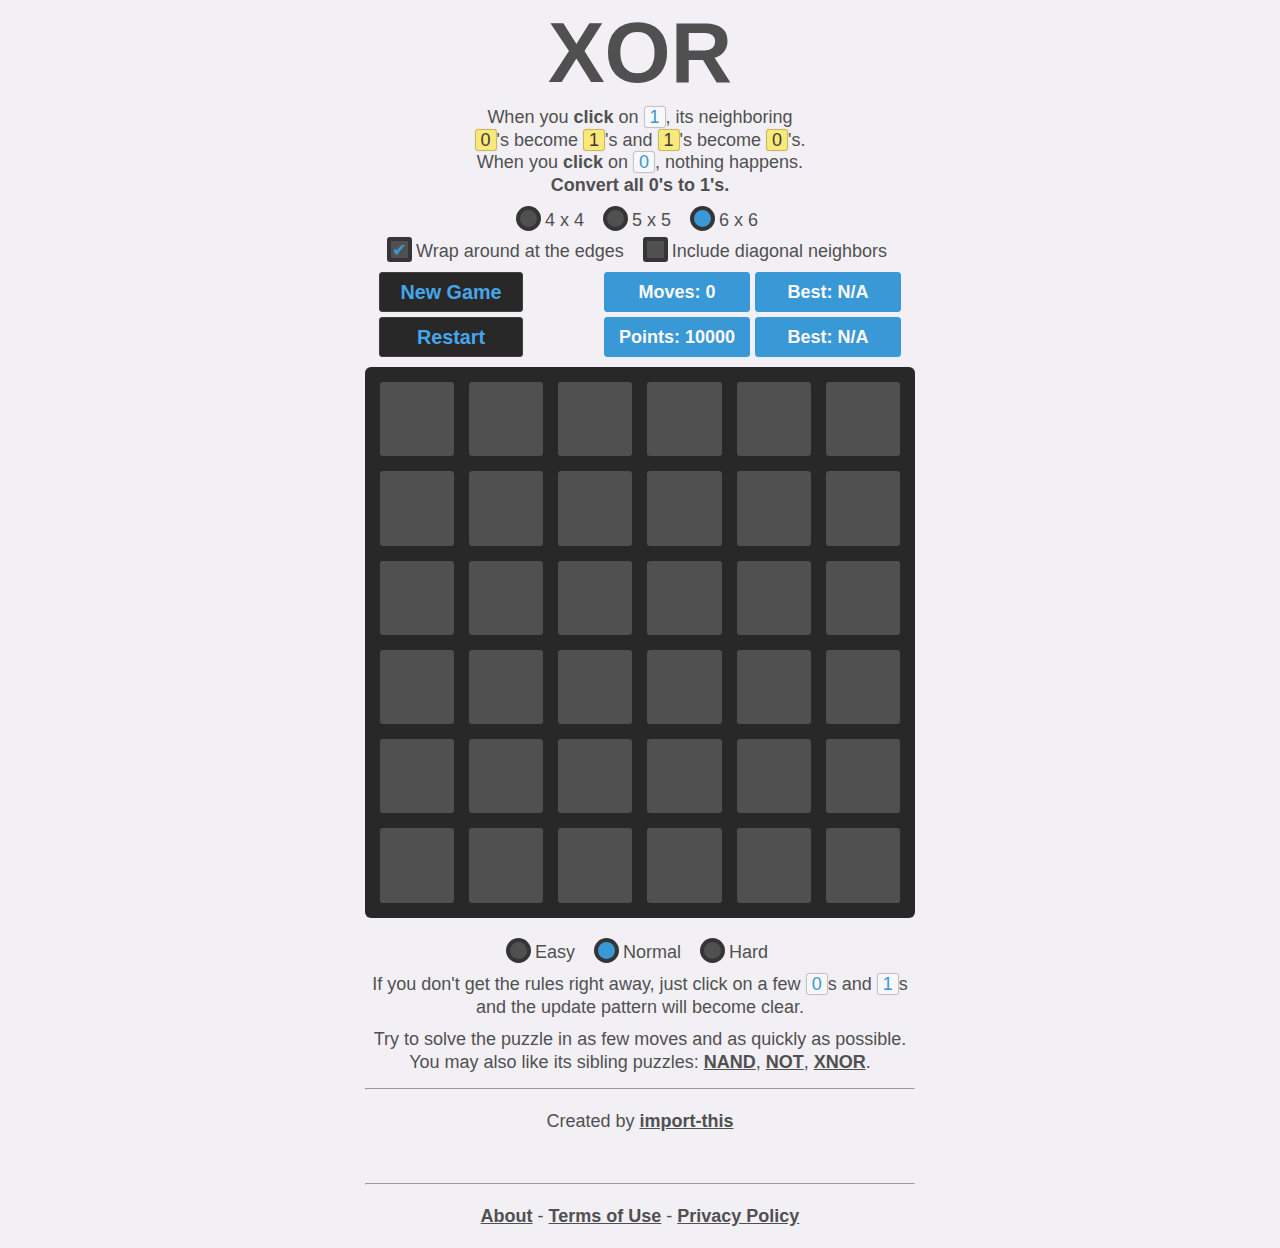
==== commit 3687ecaa: "Remove header ad code" ====
--- a/index.html
+++ b/index.html
@@ -2,13 +2,13 @@
 <html manifest="cache.appcache">
     <head>
         <!-- Google AdSense -->
-        <script async src="//pagead2.googlesyndication.com/pagead/js/adsbygoogle.js"></script>
+        <!-- <script async src="//pagead2.googlesyndication.com/pagead/js/adsbygoogle.js"></script>
         <script>
             (adsbygoogle = window.adsbygoogle || []).push({
                 google_ad_client: "ca-pub-8867295535145885",
                 enable_page_level_ads: true
             });
-        </script>
+        </script> -->
 
         <meta charset="UTF-8">
 
@@ -232,7 +232,7 @@
                 <div>
                     If you don't get the rules right away, just click on a few
                     <span class="first">0</span>s and <span class="first">1</span>s
-                    and the update pattern will become obvious pretty fast.
+                    and the update pattern will become clear.
                 </div>
                 <div>
                     Try to solve the puzzle in as few moves and as quickly as possible.<br/>
